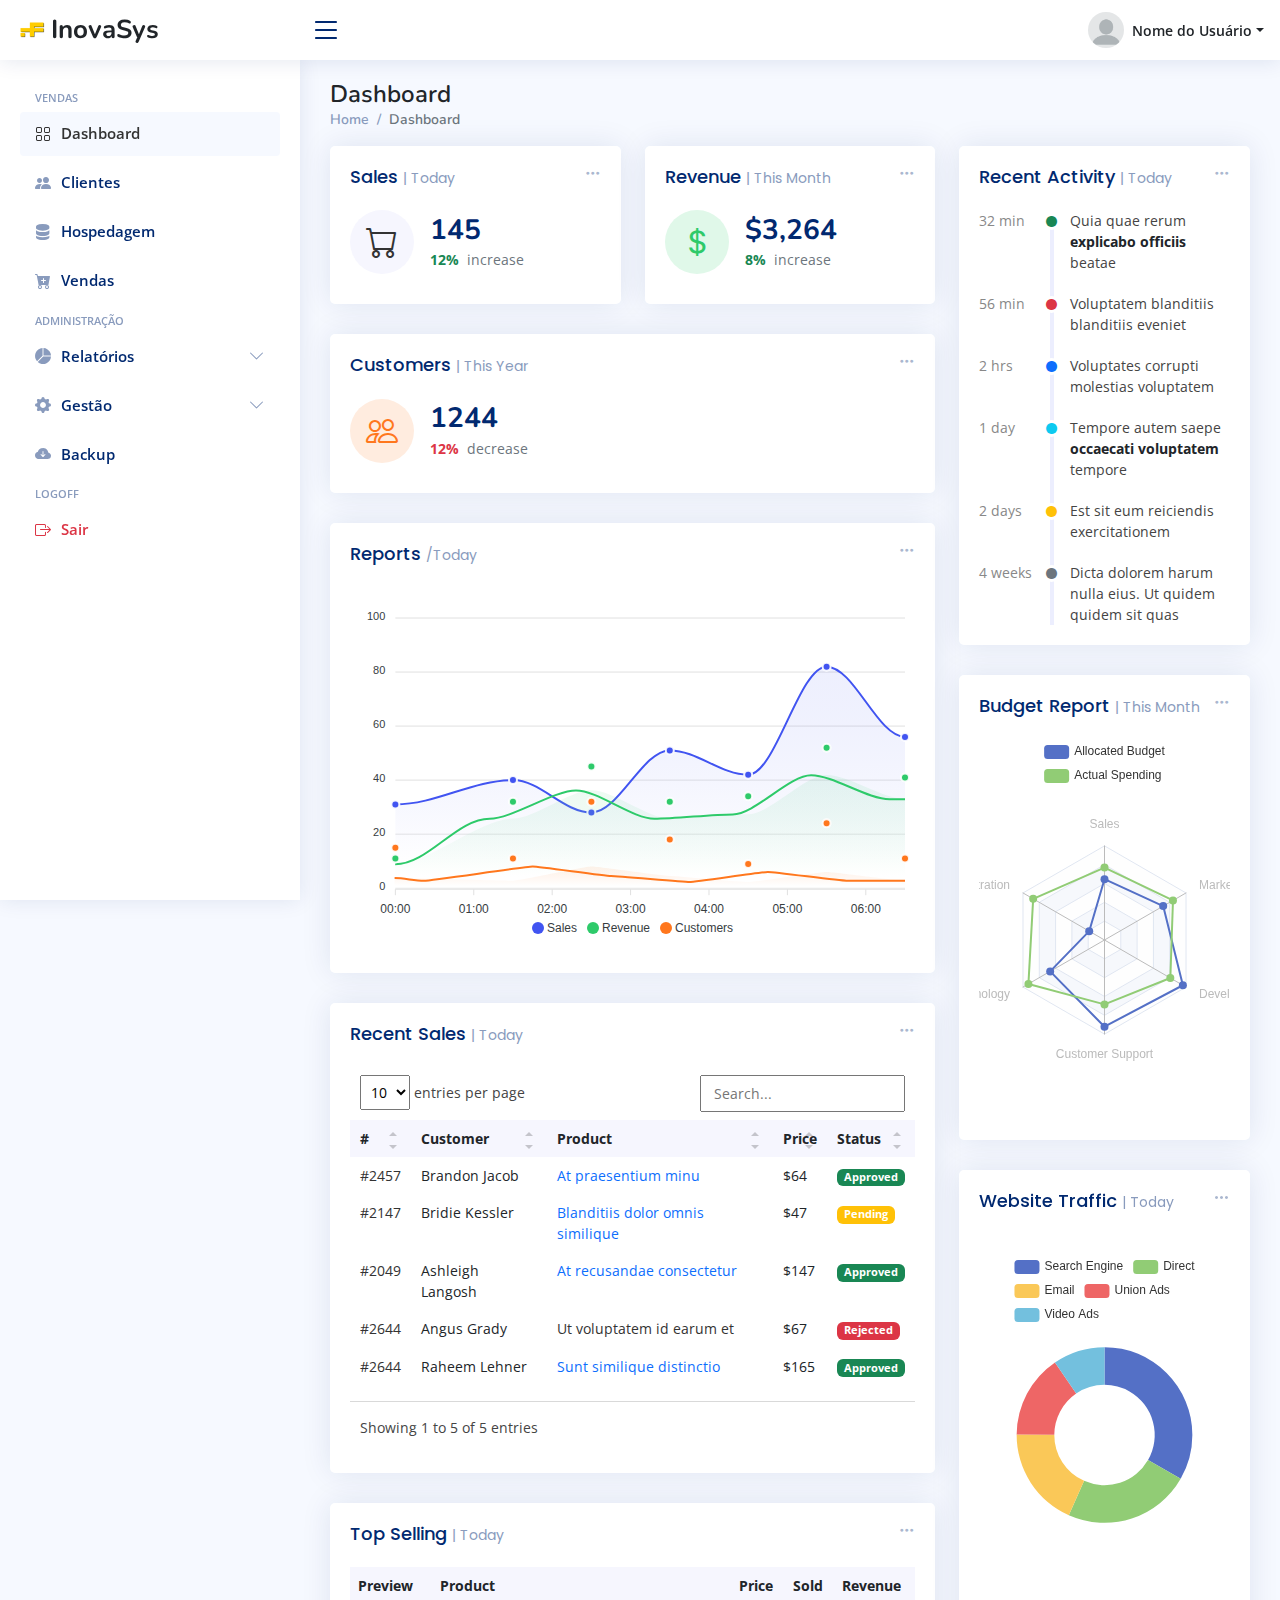
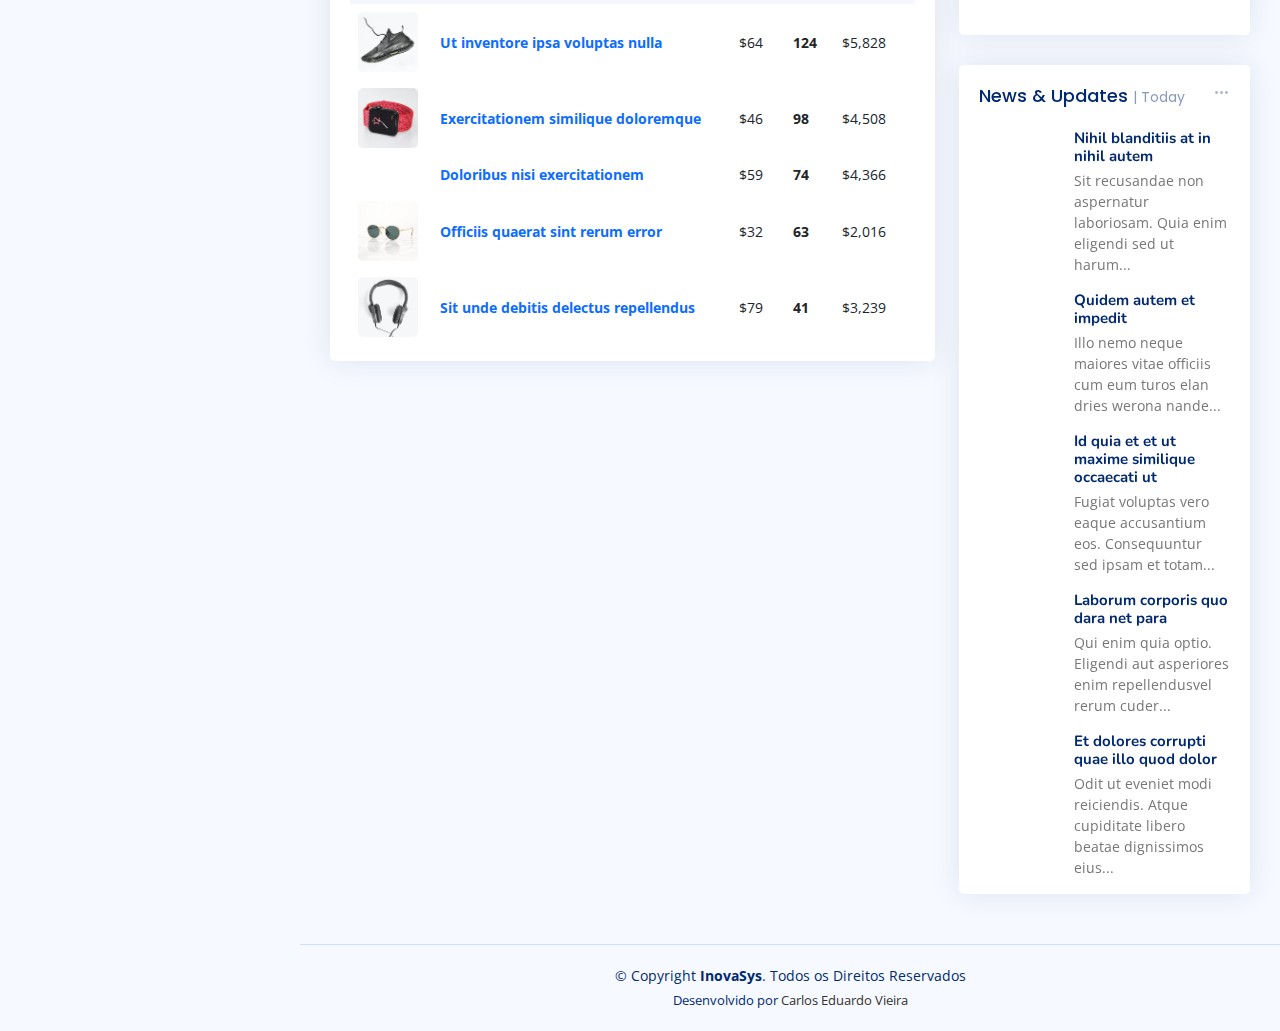
==== index.html @ ac75160c "commit initial" ====
<!DOCTYPE html>
<html lang="en">

<head>
  <meta charset="utf-8">
  <meta content="width=device-width, initial-scale=1.0" name="viewport">

  <title>Dashboard - InovaSys</title>
  <meta content="" name="description">
  <meta content="" name="keywords">

  <!-- Favicons -->
  <link href="assets/img/favicon.png" rel="icon">
  <link href="assets/img/apple-touch-icon.png" rel="apple-touch-icon">

  <!-- Google Fonts -->
  <link href="https://fonts.gstatic.com" rel="preconnect">
  <link href="https://fonts.googleapis.com/css?family=Open+Sans:300,300i,400,400i,600,600i,700,700i|Nunito:300,300i,400,400i,600,600i,700,700i|Poppins:300,300i,400,400i,500,500i,600,600i,700,700i" rel="stylesheet">

  <!-- Vendor CSS Files -->
  <link href="assets/vendor/bootstrap/css/bootstrap.min.css" rel="stylesheet">
  <link href="assets/vendor/bootstrap-icons/bootstrap-icons.css" rel="stylesheet">
  <link href="assets/vendor/boxicons/css/boxicons.min.css" rel="stylesheet">
  <link href="assets/vendor/quill/quill.snow.css" rel="stylesheet">
  <link href="assets/vendor/quill/quill.bubble.css" rel="stylesheet">
  <link href="assets/vendor/remixicon/remixicon.css" rel="stylesheet">
  <link href="assets/vendor/simple-datatables/style.css" rel="stylesheet">

  <!-- Template Main CSS File -->
  <link href="assets/css/style.css" rel="stylesheet">
</head>

<body>

  <!-- Header -->
  <header id="header" class="header fixed-top d-flex align-items-center">

    <!-- Logo -->
    <div class="d-flex align-items-center justify-content-between">
      <a href="#" class="logo d-flex align-items-center">
        <img src="assets/img/logo.png" alt="">
        <span class="d-none d-lg-block text-dark">InovaSys</span>
      </a>
      <i class="bi bi-list toggle-sidebar-btn"></i>
    </div>
    <!-- /Logo -->

    <!-- Barra de Navegação Superior -->
    <nav class="header-nav ms-auto">
      <ul class="d-flex align-items-center">

        <!-- Navegação Perfil -->
        <li class="nav-item dropdown pe-3">

          <!-- Perfil -->
          <a class="nav-link nav-profile d-flex align-items-center pe-0" href="#" data-bs-toggle="dropdown">
            <img src="assets/img/profile-img.png" alt="Profile" class="rounded-circle">
            <span class="d-none d-md-block dropdown-toggle ps-2 text-dark">Nome do Usuário</span>
          </a>
          <!-- /Perfil -->

          <!-- Dropdown Perfil -->
          <ul class="dropdown-menu dropdown-menu-end dropdown-menu-arrow profile">
            <li class="dropdown-header">
              <h6>Nome do Usuário</h6>
              <span>Profissão</span>
            </li>
            <li>
              <hr class="dropdown-divider">
            </li>

            <li>
              <a class="dropdown-item d-flex align-items-center" href="#">
                <i class="bi bi-person"></i>
                <span>Meu Perfil</span>
              </a>
            </li>
            <li>
              <hr class="dropdown-divider">
            </li>

            <li>
              <a class="dropdown-item d-flex align-items-center" href="users-profile.html">
                <i class="bi bi-gear"></i>
                <span>Configurações de Conta</span>
              </a>
            </li>
            <li>
              <hr class="dropdown-divider">
            </li>

            <li>
              <a class="dropdown-item d-flex align-items-center" href="#">
                <i class="bi bi-box-arrow-right"></i>
                <span>Sair</span>
              </a>
            </li>

          </ul>
          <!-- /Dropdown Perfil -->

        </li>
        <!-- /Navegação Perfil -->

      </ul>
    </nav>
    <!-- /Barra de Navegação Superior -->

  </header>
  <!-- /Header -->

  <!-- Menu Lateral -->
  <aside id="sidebar" class="sidebar">

    <ul class="sidebar-nav" id="sidebar-nav">

      <li class="nav-heading">Vendas</li>

      <li class="nav-item">
        <a class="nav-link " href="#">
          <i class="bi bi-grid"></i>
          <span>Dashboard</span>
        </a>
      </li>

      <li class="nav-item">
        <a class="nav-link collapsed" href="#">
          <i class="bi bi-people-fill"></i>
          <span>Clientes</span>
        </a>
      </li>

      <li class="nav-item">
        <a class="nav-link collapsed" href="#">
          <i class="bi bi-server"></i>
          <span>Hospedagem</span>
        </a>
      </li>

      <li class="nav-item">
        <a class="nav-link collapsed" href="#">
          <i class="bi bi-cart-plus-fill"></i>
          <span>Vendas</span>
        </a>
      </li>

      <li class="nav-heading">Administração</li>

      <li class="nav-item">
        <a class="nav-link collapsed" data-bs-target="#relatorios-nav" data-bs-toggle="collapse" href="#">
          <i class="bi bi-pie-chart-fill"></i>
          <span>Relatórios</span>
          <i class="bi bi-chevron-down ms-auto"></i>
        </a>
        <ul id="relatorios-nav" class="nav-content collapse " data-bs-parent="#sidebar-nav">
          <li>
            <a href="#">
              <i class="bi bi-circle"></i><span>Vendas</span>
            </a>
          </li>
          <li>
            <a href="#">
              <i class="bi bi-circle"></i><span>Hospedagem</span>
            </a>
          </li>
        </ul>
      </li>

      <li class="nav-item">
        <a class="nav-link collapsed" data-bs-target="#gestao-nav" data-bs-toggle="collapse" href="#">
          <i class="bi bi-gear-fill"></i>
          <span>Gestão</span>
          <i class="bi bi-chevron-down ms-auto"></i>
        </a>
        <ul id="gestao-nav" class="nav-content collapse " data-bs-parent="#sidebar-nav">
          <li>
            <a href="#">
              <i class="bi bi-circle"></i><span>Usuários</span>
            </a>
          </li>
          <li>
            <a href="#">
              <i class="bi bi-circle"></i><span>Permissões</span>
            </a>
          </li>
        </ul>
      </li>

      <li class="nav-item">
        <a class="nav-link collapsed" href="#">
          <i class="bi bi-cloud-arrow-down-fill"></i>
          <span>Backup</span>
        </a>
      </li>

      <li class="nav-heading">Logoff</li>

      <li class="nav-item">
        <a class="nav-link collapsed" href="#">
          <i class="bi bi-box-arrow-right text-danger"></i>
          <span class="text-danger">Sair</span>
        </a>
      </li>
    </ul>

  </aside>
  <!-- /Menu Lateral -->

  <main id="main" class="main">

    <!-- Titulo -->
    <div class="pagetitle">
      <h1 class="text-dark">Dashboard</h1>
      <nav>
        <ol class="breadcrumb">
          <li class="breadcrumb-item text-secondary"><a href="#">Home</a></li>
          <li class="breadcrumb-item text-secondary active">Dashboard</li>
        </ol>
      </nav>
    </div>
    <!-- /Titulo -->

    <section class="section dashboard">
      <div class="row">

        <!-- Left side columns -->
        <div class="col-lg-8">
          <div class="row">

            <!-- Sales Card -->
            <div class="col-xxl-4 col-md-6">
              <div class="card info-card sales-card">

                <div class="filter">
                  <a class="icon" href="#" data-bs-toggle="dropdown"><i class="bi bi-three-dots"></i></a>
                  <ul class="dropdown-menu dropdown-menu-end dropdown-menu-arrow">
                    <li class="dropdown-header text-start">
                      <h6>Filter</h6>
                    </li>

                    <li><a class="dropdown-item" href="#">Today</a></li>
                    <li><a class="dropdown-item" href="#">This Month</a></li>
                    <li><a class="dropdown-item" href="#">This Year</a></li>
                  </ul>
                </div>

                <div class="card-body">
                  <h5 class="card-title">Sales <span>| Today</span></h5>

                  <div class="d-flex align-items-center">
                    <div class="card-icon rounded-circle d-flex align-items-center justify-content-center">
                      <i class="bi bi-cart"></i>
                    </div>
                    <div class="ps-3">
                      <h6>145</h6>
                      <span class="text-success small pt-1 fw-bold">12%</span> <span class="text-muted small pt-2 ps-1">increase</span>

                    </div>
                  </div>
                </div>

              </div>
            </div><!-- End Sales Card -->

            <!-- Revenue Card -->
            <div class="col-xxl-4 col-md-6">
              <div class="card info-card revenue-card">

                <div class="filter">
                  <a class="icon" href="#" data-bs-toggle="dropdown"><i class="bi bi-three-dots"></i></a>
                  <ul class="dropdown-menu dropdown-menu-end dropdown-menu-arrow">
                    <li class="dropdown-header text-start">
                      <h6>Filter</h6>
                    </li>

                    <li><a class="dropdown-item" href="#">Today</a></li>
                    <li><a class="dropdown-item" href="#">This Month</a></li>
                    <li><a class="dropdown-item" href="#">This Year</a></li>
                  </ul>
                </div>

                <div class="card-body">
                  <h5 class="card-title">Revenue <span>| This Month</span></h5>

                  <div class="d-flex align-items-center">
                    <div class="card-icon rounded-circle d-flex align-items-center justify-content-center">
                      <i class="bi bi-currency-dollar"></i>
                    </div>
                    <div class="ps-3">
                      <h6>$3,264</h6>
                      <span class="text-success small pt-1 fw-bold">8%</span> <span class="text-muted small pt-2 ps-1">increase</span>

                    </div>
                  </div>
                </div>

              </div>
            </div><!-- End Revenue Card -->

            <!-- Customers Card -->
            <div class="col-xxl-4 col-xl-12">

              <div class="card info-card customers-card">

                <div class="filter">
                  <a class="icon" href="#" data-bs-toggle="dropdown"><i class="bi bi-three-dots"></i></a>
                  <ul class="dropdown-menu dropdown-menu-end dropdown-menu-arrow">
                    <li class="dropdown-header text-start">
                      <h6>Filter</h6>
                    </li>

                    <li><a class="dropdown-item" href="#">Today</a></li>
                    <li><a class="dropdown-item" href="#">This Month</a></li>
                    <li><a class="dropdown-item" href="#">This Year</a></li>
                  </ul>
                </div>

                <div class="card-body">
                  <h5 class="card-title">Customers <span>| This Year</span></h5>

                  <div class="d-flex align-items-center">
                    <div class="card-icon rounded-circle d-flex align-items-center justify-content-center">
                      <i class="bi bi-people"></i>
                    </div>
                    <div class="ps-3">
                      <h6>1244</h6>
                      <span class="text-danger small pt-1 fw-bold">12%</span> <span class="text-muted small pt-2 ps-1">decrease</span>

                    </div>
                  </div>

                </div>
              </div>

            </div><!-- End Customers Card -->

            <!-- Reports -->
            <div class="col-12">
              <div class="card">

                <div class="filter">
                  <a class="icon" href="#" data-bs-toggle="dropdown"><i class="bi bi-three-dots"></i></a>
                  <ul class="dropdown-menu dropdown-menu-end dropdown-menu-arrow">
                    <li class="dropdown-header text-start">
                      <h6>Filter</h6>
                    </li>

                    <li><a class="dropdown-item" href="#">Today</a></li>
                    <li><a class="dropdown-item" href="#">This Month</a></li>
                    <li><a class="dropdown-item" href="#">This Year</a></li>
                  </ul>
                </div>

                <div class="card-body">
                  <h5 class="card-title">Reports <span>/Today</span></h5>

                  <!-- Line Chart -->
                  <div id="reportsChart"></div>

                  <script>
                    document.addEventListener("DOMContentLoaded", () => {
                      new ApexCharts(document.querySelector("#reportsChart"), {
                        series: [{
                          name: 'Sales',
                          data: [31, 40, 28, 51, 42, 82, 56],
                        }, {
                          name: 'Revenue',
                          data: [11, 32, 45, 32, 34, 52, 41]
                        }, {
                          name: 'Customers',
                          data: [15, 11, 32, 18, 9, 24, 11]
                        }],
                        chart: {
                          height: 350,
                          type: 'area',
                          toolbar: {
                            show: false
                          },
                        },
                        markers: {
                          size: 4
                        },
                        colors: ['#4154f1', '#2eca6a', '#ff771d'],
                        fill: {
                          type: "gradient",
                          gradient: {
                            shadeIntensity: 1,
                            opacityFrom: 0.3,
                            opacityTo: 0.4,
                            stops: [0, 90, 100]
                          }
                        },
                        dataLabels: {
                          enabled: false
                        },
                        stroke: {
                          curve: 'smooth',
                          width: 2
                        },
                        xaxis: {
                          type: 'datetime',
                          categories: ["2018-09-19T00:00:00.000Z", "2018-09-19T01:30:00.000Z", "2018-09-19T02:30:00.000Z", "2018-09-19T03:30:00.000Z", "2018-09-19T04:30:00.000Z", "2018-09-19T05:30:00.000Z", "2018-09-19T06:30:00.000Z"]
                        },
                        tooltip: {
                          x: {
                            format: 'dd/MM/yy HH:mm'
                          },
                        }
                      }).render();
                    });
                  </script>
                  <!-- End Line Chart -->

                </div>

              </div>
            </div><!-- End Reports -->

            <!-- Recent Sales -->
            <div class="col-12">
              <div class="card recent-sales overflow-auto">

                <div class="filter">
                  <a class="icon" href="#" data-bs-toggle="dropdown"><i class="bi bi-three-dots"></i></a>
                  <ul class="dropdown-menu dropdown-menu-end dropdown-menu-arrow">
                    <li class="dropdown-header text-start">
                      <h6>Filter</h6>
                    </li>

                    <li><a class="dropdown-item" href="#">Today</a></li>
                    <li><a class="dropdown-item" href="#">This Month</a></li>
                    <li><a class="dropdown-item" href="#">This Year</a></li>
                  </ul>
                </div>

                <div class="card-body">
                  <h5 class="card-title">Recent Sales <span>| Today</span></h5>

                  <table class="table table-borderless datatable">
                    <thead>
                      <tr>
                        <th scope="col">#</th>
                        <th scope="col">Customer</th>
                        <th scope="col">Product</th>
                        <th scope="col">Price</th>
                        <th scope="col">Status</th>
                      </tr>
                    </thead>
                    <tbody>
                      <tr>
                        <th scope="row"><a href="#">#2457</a></th>
                        <td>Brandon Jacob</td>
                        <td><a href="#" class="text-primary">At praesentium minu</a></td>
                        <td>$64</td>
                        <td><span class="badge bg-success">Approved</span></td>
                      </tr>
                      <tr>
                        <th scope="row"><a href="#">#2147</a></th>
                        <td>Bridie Kessler</td>
                        <td><a href="#" class="text-primary">Blanditiis dolor omnis similique</a></td>
                        <td>$47</td>
                        <td><span class="badge bg-warning">Pending</span></td>
                      </tr>
                      <tr>
                        <th scope="row"><a href="#">#2049</a></th>
                        <td>Ashleigh Langosh</td>
                        <td><a href="#" class="text-primary">At recusandae consectetur</a></td>
                        <td>$147</td>
                        <td><span class="badge bg-success">Approved</span></td>
                      </tr>
                      <tr>
                        <th scope="row"><a href="#">#2644</a></th>
                        <td>Angus Grady</td>
                        <td><a href="#" class="text-primar">Ut voluptatem id earum et</a></td>
                        <td>$67</td>
                        <td><span class="badge bg-danger">Rejected</span></td>
                      </tr>
                      <tr>
                        <th scope="row"><a href="#">#2644</a></th>
                        <td>Raheem Lehner</td>
                        <td><a href="#" class="text-primary">Sunt similique distinctio</a></td>
                        <td>$165</td>
                        <td><span class="badge bg-success">Approved</span></td>
                      </tr>
                    </tbody>
                  </table>

                </div>

              </div>
            </div><!-- End Recent Sales -->

            <!-- Top Selling -->
            <div class="col-12">
              <div class="card top-selling overflow-auto">

                <div class="filter">
                  <a class="icon" href="#" data-bs-toggle="dropdown"><i class="bi bi-three-dots"></i></a>
                  <ul class="dropdown-menu dropdown-menu-end dropdown-menu-arrow">
                    <li class="dropdown-header text-start">
                      <h6>Filter</h6>
                    </li>

                    <li><a class="dropdown-item" href="#">Today</a></li>
                    <li><a class="dropdown-item" href="#">This Month</a></li>
                    <li><a class="dropdown-item" href="#">This Year</a></li>
                  </ul>
                </div>

                <div class="card-body pb-0">
                  <h5 class="card-title">Top Selling <span>| Today</span></h5>

                  <table class="table table-borderless">
                    <thead>
                      <tr>
                        <th scope="col">Preview</th>
                        <th scope="col">Product</th>
                        <th scope="col">Price</th>
                        <th scope="col">Sold</th>
                        <th scope="col">Revenue</th>
                      </tr>
                    </thead>
                    <tbody>
                      <tr>
                        <th scope="row"><a href="#"><img src="assets/img/product-1.jpg" alt=""></a></th>
                        <td><a href="#" class="text-primary fw-bold">Ut inventore ipsa voluptas nulla</a></td>
                        <td>$64</td>
                        <td class="fw-bold">124</td>
                        <td>$5,828</td>
                      </tr>
                      <tr>
                        <th scope="row"><a href="#"><img src="assets/img/product-2.jpg" alt=""></a></th>
                        <td><a href="#" class="text-primary fw-bold">Exercitationem similique doloremque</a></td>
                        <td>$46</td>
                        <td class="fw-bold">98</td>
                        <td>$4,508</td>
                      </tr>
                      <tr>
                        <th scope="row"><a href="#"><img src="assets/img/product-3.jpg" alt=""></a></th>
                        <td><a href="#" class="text-primary fw-bold">Doloribus nisi exercitationem</a></td>
                        <td>$59</td>
                        <td class="fw-bold">74</td>
                        <td>$4,366</td>
                      </tr>
                      <tr>
                        <th scope="row"><a href="#"><img src="assets/img/product-4.jpg" alt=""></a></th>
                        <td><a href="#" class="text-primary fw-bold">Officiis quaerat sint rerum error</a></td>
                        <td>$32</td>
                        <td class="fw-bold">63</td>
                        <td>$2,016</td>
                      </tr>
                      <tr>
                        <th scope="row"><a href="#"><img src="assets/img/product-5.jpg" alt=""></a></th>
                        <td><a href="#" class="text-primary fw-bold">Sit unde debitis delectus repellendus</a></td>
                        <td>$79</td>
                        <td class="fw-bold">41</td>
                        <td>$3,239</td>
                      </tr>
                    </tbody>
                  </table>

                </div>

              </div>
            </div><!-- End Top Selling -->

          </div>
        </div><!-- End Left side columns -->

        <!-- Right side columns -->
        <div class="col-lg-4">

          <!-- Recent Activity -->
          <div class="card">
            <div class="filter">
              <a class="icon" href="#" data-bs-toggle="dropdown"><i class="bi bi-three-dots"></i></a>
              <ul class="dropdown-menu dropdown-menu-end dropdown-menu-arrow">
                <li class="dropdown-header text-start">
                  <h6>Filter</h6>
                </li>

                <li><a class="dropdown-item" href="#">Today</a></li>
                <li><a class="dropdown-item" href="#">This Month</a></li>
                <li><a class="dropdown-item" href="#">This Year</a></li>
              </ul>
            </div>

            <div class="card-body">
              <h5 class="card-title">Recent Activity <span>| Today</span></h5>

              <div class="activity">

                <div class="activity-item d-flex">
                  <div class="activite-label">32 min</div>
                  <i class='bi bi-circle-fill activity-badge text-success align-self-start'></i>
                  <div class="activity-content">
                    Quia quae rerum <a href="#" class="fw-bold text-dark">explicabo officiis</a> beatae
                  </div>
                </div><!-- End activity item-->

                <div class="activity-item d-flex">
                  <div class="activite-label">56 min</div>
                  <i class='bi bi-circle-fill activity-badge text-danger align-self-start'></i>
                  <div class="activity-content">
                    Voluptatem blanditiis blanditiis eveniet
                  </div>
                </div><!-- End activity item-->

                <div class="activity-item d-flex">
                  <div class="activite-label">2 hrs</div>
                  <i class='bi bi-circle-fill activity-badge text-primary align-self-start'></i>
                  <div class="activity-content">
                    Voluptates corrupti molestias voluptatem
                  </div>
                </div><!-- End activity item-->

                <div class="activity-item d-flex">
                  <div class="activite-label">1 day</div>
                  <i class='bi bi-circle-fill activity-badge text-info align-self-start'></i>
                  <div class="activity-content">
                    Tempore autem saepe <a href="#" class="fw-bold text-dark">occaecati voluptatem</a> tempore
                  </div>
                </div><!-- End activity item-->

                <div class="activity-item d-flex">
                  <div class="activite-label">2 days</div>
                  <i class='bi bi-circle-fill activity-badge text-warning align-self-start'></i>
                  <div class="activity-content">
                    Est sit eum reiciendis exercitationem
                  </div>
                </div><!-- End activity item-->

                <div class="activity-item d-flex">
                  <div class="activite-label">4 weeks</div>
                  <i class='bi bi-circle-fill activity-badge text-muted align-self-start'></i>
                  <div class="activity-content">
                    Dicta dolorem harum nulla eius. Ut quidem quidem sit quas
                  </div>
                </div><!-- End activity item-->

              </div>

            </div>
          </div><!-- End Recent Activity -->

          <!-- Budget Report -->
          <div class="card">
            <div class="filter">
              <a class="icon" href="#" data-bs-toggle="dropdown"><i class="bi bi-three-dots"></i></a>
              <ul class="dropdown-menu dropdown-menu-end dropdown-menu-arrow">
                <li class="dropdown-header text-start">
                  <h6>Filter</h6>
                </li>

                <li><a class="dropdown-item" href="#">Today</a></li>
                <li><a class="dropdown-item" href="#">This Month</a></li>
                <li><a class="dropdown-item" href="#">This Year</a></li>
              </ul>
            </div>

            <div class="card-body pb-0">
              <h5 class="card-title">Budget Report <span>| This Month</span></h5>

              <div id="budgetChart" style="min-height: 400px;" class="echart"></div>

              <script>
                document.addEventListener("DOMContentLoaded", () => {
                  var budgetChart = echarts.init(document.querySelector("#budgetChart")).setOption({
                    legend: {
                      data: ['Allocated Budget', 'Actual Spending']
                    },
                    radar: {
                      // shape: 'circle',
                      indicator: [{
                          name: 'Sales',
                          max: 6500
                        },
                        {
                          name: 'Administration',
                          max: 16000
                        },
                        {
                          name: 'Information Technology',
                          max: 30000
                        },
                        {
                          name: 'Customer Support',
                          max: 38000
                        },
                        {
                          name: 'Development',
                          max: 52000
                        },
                        {
                          name: 'Marketing',
                          max: 25000
                        }
                      ]
                    },
                    series: [{
                      name: 'Budget vs spending',
                      type: 'radar',
                      data: [{
                          value: [4200, 3000, 20000, 35000, 50000, 18000],
                          name: 'Allocated Budget'
                        },
                        {
                          value: [5000, 14000, 28000, 26000, 42000, 21000],
                          name: 'Actual Spending'
                        }
                      ]
                    }]
                  });
                });
              </script>

            </div>
          </div><!-- End Budget Report -->

          <!-- Website Traffic -->
          <div class="card">
            <div class="filter">
              <a class="icon" href="#" data-bs-toggle="dropdown"><i class="bi bi-three-dots"></i></a>
              <ul class="dropdown-menu dropdown-menu-end dropdown-menu-arrow">
                <li class="dropdown-header text-start">
                  <h6>Filter</h6>
                </li>

                <li><a class="dropdown-item" href="#">Today</a></li>
                <li><a class="dropdown-item" href="#">This Month</a></li>
                <li><a class="dropdown-item" href="#">This Year</a></li>
              </ul>
            </div>

            <div class="card-body pb-0">
              <h5 class="card-title">Website Traffic <span>| Today</span></h5>

              <div id="trafficChart" style="min-height: 400px;" class="echart"></div>

              <script>
                document.addEventListener("DOMContentLoaded", () => {
                  echarts.init(document.querySelector("#trafficChart")).setOption({
                    tooltip: {
                      trigger: 'item'
                    },
                    legend: {
                      top: '5%',
                      left: 'center'
                    },
                    series: [{
                      name: 'Access From',
                      type: 'pie',
                      radius: ['40%', '70%'],
                      avoidLabelOverlap: false,
                      label: {
                        show: false,
                        position: 'center'
                      },
                      emphasis: {
                        label: {
                          show: true,
                          fontSize: '18',
                          fontWeight: 'bold'
                        }
                      },
                      labelLine: {
                        show: false
                      },
                      data: [{
                          value: 1048,
                          name: 'Search Engine'
                        },
                        {
                          value: 735,
                          name: 'Direct'
                        },
                        {
                          value: 580,
                          name: 'Email'
                        },
                        {
                          value: 484,
                          name: 'Union Ads'
                        },
                        {
                          value: 300,
                          name: 'Video Ads'
                        }
                      ]
                    }]
                  });
                });
              </script>

            </div>
          </div><!-- End Website Traffic -->

          <!-- News & Updates Traffic -->
          <div class="card">
            <div class="filter">
              <a class="icon" href="#" data-bs-toggle="dropdown"><i class="bi bi-three-dots"></i></a>
              <ul class="dropdown-menu dropdown-menu-end dropdown-menu-arrow">
                <li class="dropdown-header text-start">
                  <h6>Filter</h6>
                </li>

                <li><a class="dropdown-item" href="#">Today</a></li>
                <li><a class="dropdown-item" href="#">This Month</a></li>
                <li><a class="dropdown-item" href="#">This Year</a></li>
              </ul>
            </div>

            <div class="card-body pb-0">
              <h5 class="card-title">News &amp; Updates <span>| Today</span></h5>

              <div class="news">
                <div class="post-item clearfix">
                  <img src="assets/img/news-1.jpg" alt="">
                  <h4><a href="#">Nihil blanditiis at in nihil autem</a></h4>
                  <p>Sit recusandae non aspernatur laboriosam. Quia enim eligendi sed ut harum...</p>
                </div>

                <div class="post-item clearfix">
                  <img src="assets/img/news-2.jpg" alt="">
                  <h4><a href="#">Quidem autem et impedit</a></h4>
                  <p>Illo nemo neque maiores vitae officiis cum eum turos elan dries werona nande...</p>
                </div>

                <div class="post-item clearfix">
                  <img src="assets/img/news-3.jpg" alt="">
                  <h4><a href="#">Id quia et et ut maxime similique occaecati ut</a></h4>
                  <p>Fugiat voluptas vero eaque accusantium eos. Consequuntur sed ipsam et totam...</p>
                </div>

                <div class="post-item clearfix">
                  <img src="assets/img/news-4.jpg" alt="">
                  <h4><a href="#">Laborum corporis quo dara net para</a></h4>
                  <p>Qui enim quia optio. Eligendi aut asperiores enim repellendusvel rerum cuder...</p>
                </div>

                <div class="post-item clearfix">
                  <img src="assets/img/news-5.jpg" alt="">
                  <h4><a href="#">Et dolores corrupti quae illo quod dolor</a></h4>
                  <p>Odit ut eveniet modi reiciendis. Atque cupiditate libero beatae dignissimos eius...</p>
                </div>

              </div><!-- End sidebar recent posts-->

            </div>
          </div><!-- End News & Updates -->

        </div><!-- End Right side columns -->

      </div>
    </section>

  </main><!-- End #main -->

  <!-- ======= Footer ======= -->
  <footer id="footer" class="footer">
    <div class="copyright">
      &copy; Copyright <strong><span>InovaSys</span></strong>. Todos os Direitos Reservados
    </div>
    <div class="credits">
      Desenvolvido por <a target="_blank" href="https://www.linkedin.com/in/carlos-e-vieira-1a740a1a2/">Carlos Eduardo Vieira</a>
    </div>
  </footer><!-- End Footer -->

  <a href="#" class="back-to-top d-flex align-items-center justify-content-center"><i class="bi bi-arrow-up-short"></i></a>

  <!-- Vendor JS Files -->
  <script src="assets/vendor/apexcharts/apexcharts.min.js"></script>
  <script src="assets/vendor/bootstrap/js/bootstrap.bundle.min.js"></script>
  <script src="assets/vendor/chart.js/chart.umd.js"></script>
  <script src="assets/vendor/echarts/echarts.min.js"></script>
  <script src="assets/vendor/quill/quill.min.js"></script>
  <script src="assets/vendor/simple-datatables/simple-datatables.js"></script>
  <script src="assets/vendor/tinymce/tinymce.min.js"></script>
  <script src="assets/vendor/php-email-form/validate.js"></script>

  <!-- Template Main JS File -->
  <script src="assets/js/main.js"></script>

</body>

</html>
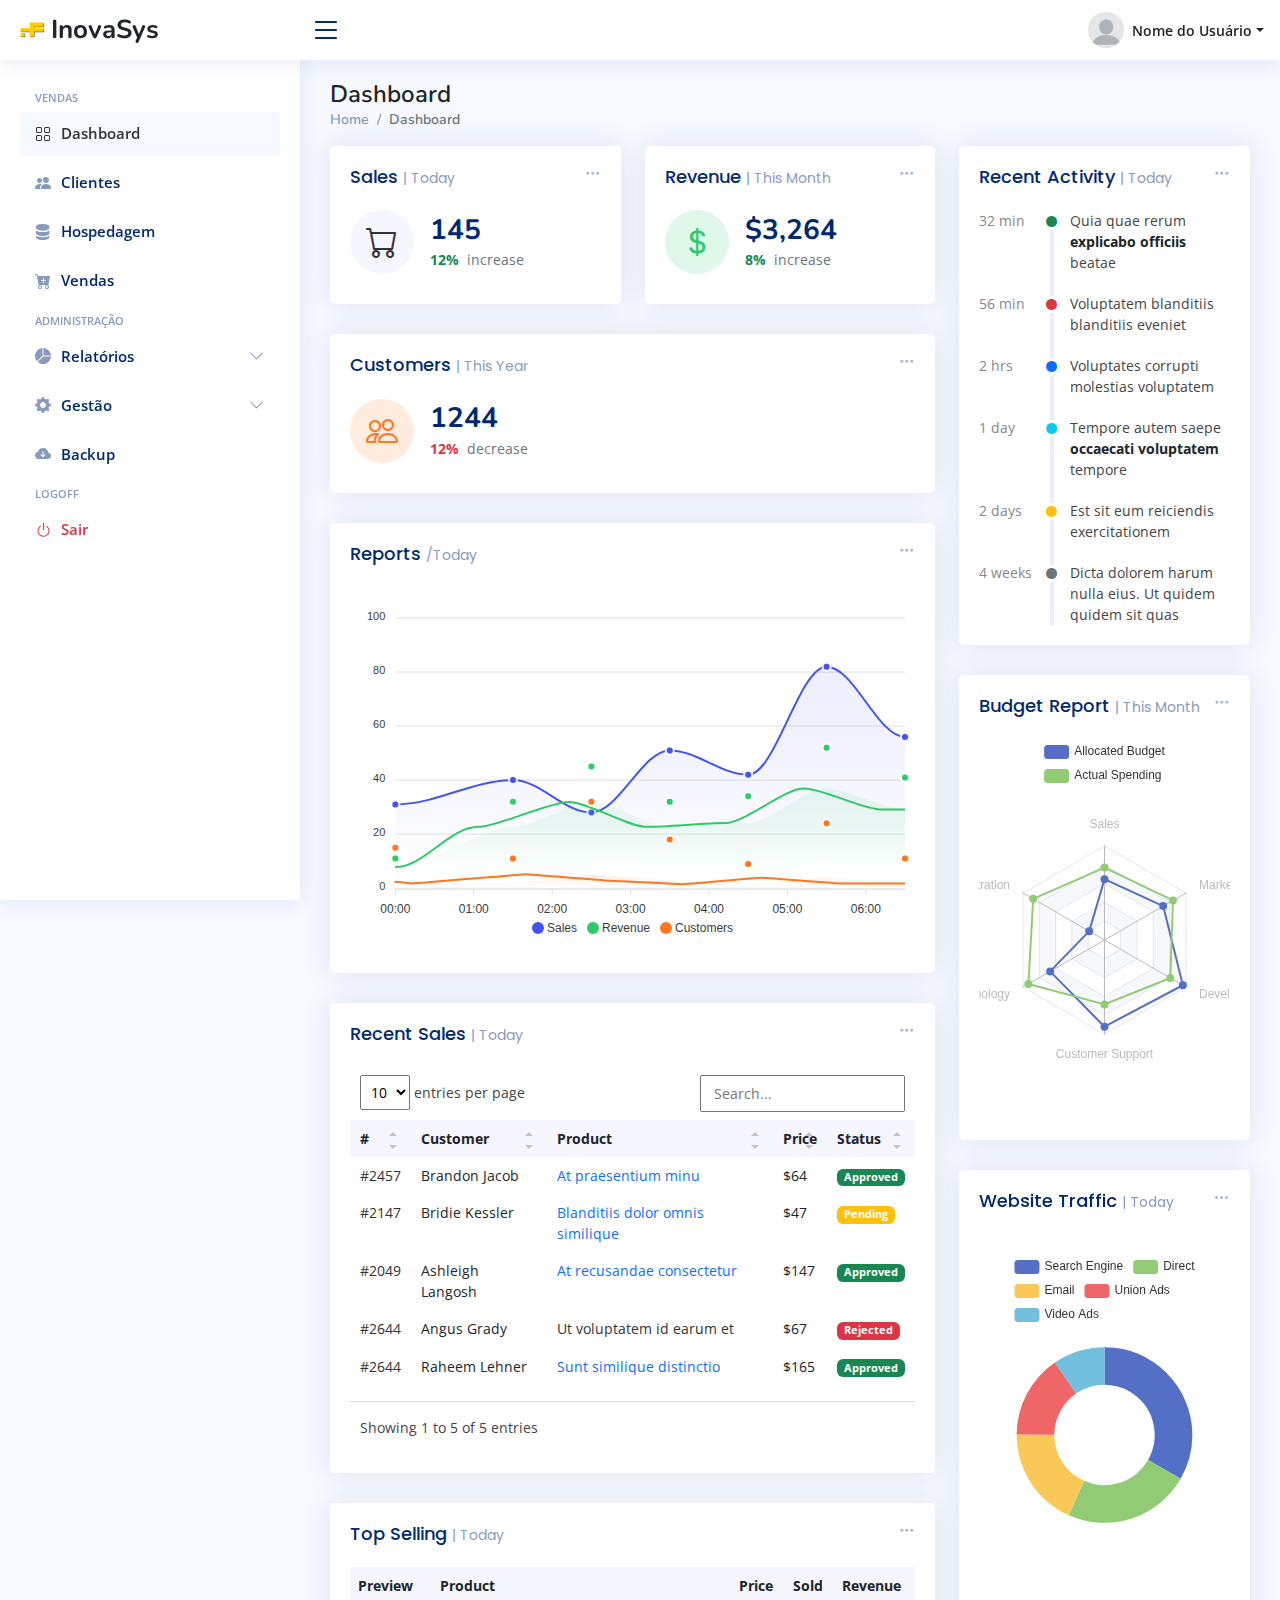
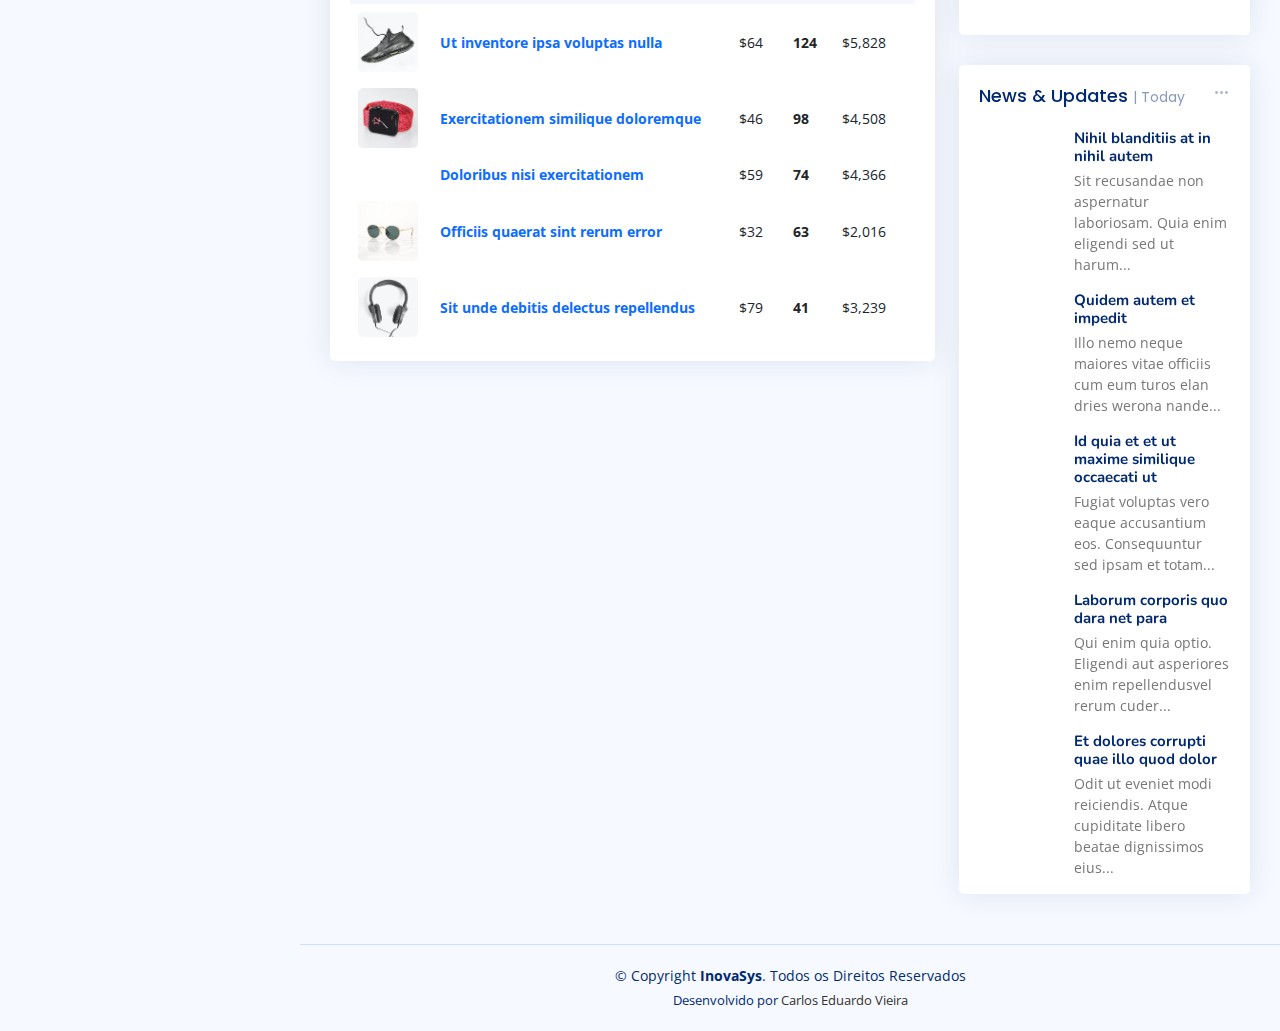
==== commit 2ec9b022: "added action buttons in the index clientes layout" ====
--- a/index.html
+++ b/index.html
@@ -91,7 +91,7 @@
 
             <li>
               <a class="dropdown-item d-flex align-items-center" href="#">
-                <i class="bi bi-box-arrow-right"></i>
+                <i class="bi bi-power"></i>
                 <span>Sair</span>
               </a>
             </li>
@@ -197,7 +197,7 @@
 
       <li class="nav-item">
         <a class="nav-link collapsed" href="#">
-          <i class="bi bi-box-arrow-right text-danger"></i>
+          <i class="bi bi-power text-danger"></i>
           <span class="text-danger">Sair</span>
         </a>
       </li>
